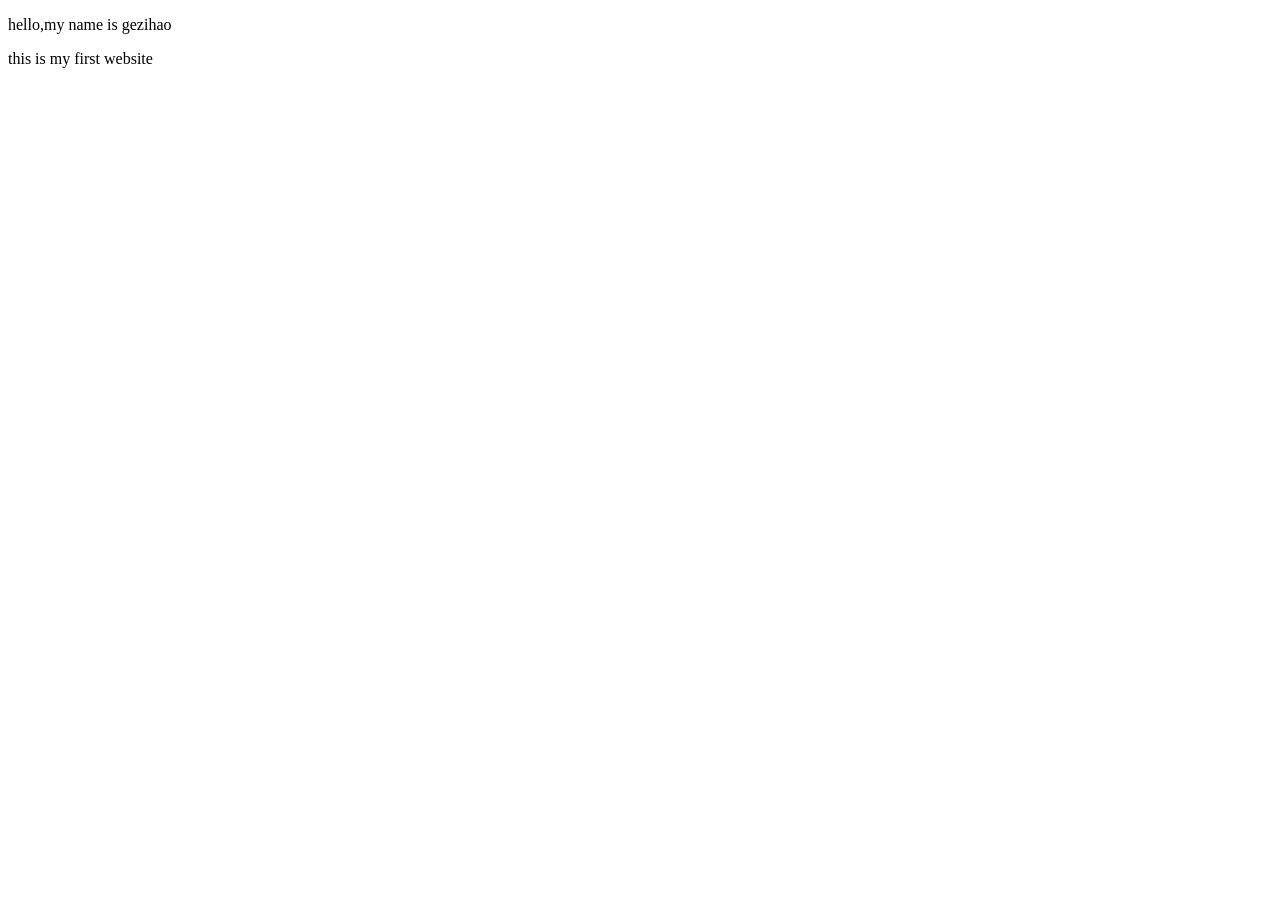
==== index.html @ 6f4d16b1 "Rename test.html to index.html" ====
<!DOCTYPE html>
<html lang="en">
  <head>
    <meta charset="UTF-8" />
    <meta name="viewport" content="width=device-width, initial-scale=1.0" />
    <title>Document</title>
  </head>
  <body>
    <p>hello,my name is gezihao</p>
    <p>this is my first website</p>
  </body>
</html>
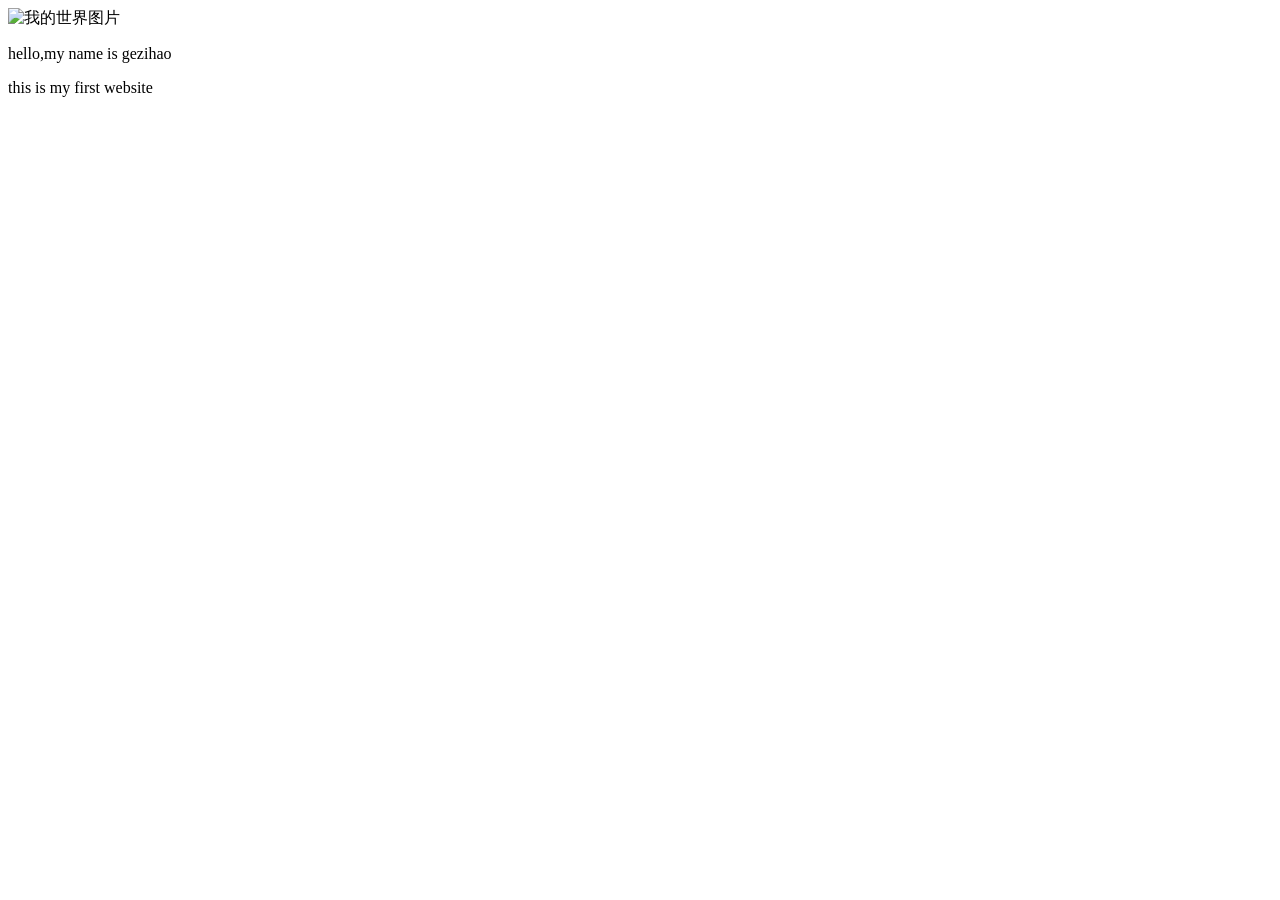
==== commit 86adc186: "Update index.html" ====
--- a/index.html
+++ b/index.html
@@ -6,6 +6,7 @@
     <title>Document</title>
   </head>
   <body>
+    <img src="2025-07-24_00.21.41.png" alt="我的世界图片" width="200" />
     <p>hello,my name is gezihao</p>
     <p>this is my first website</p>
   </body>
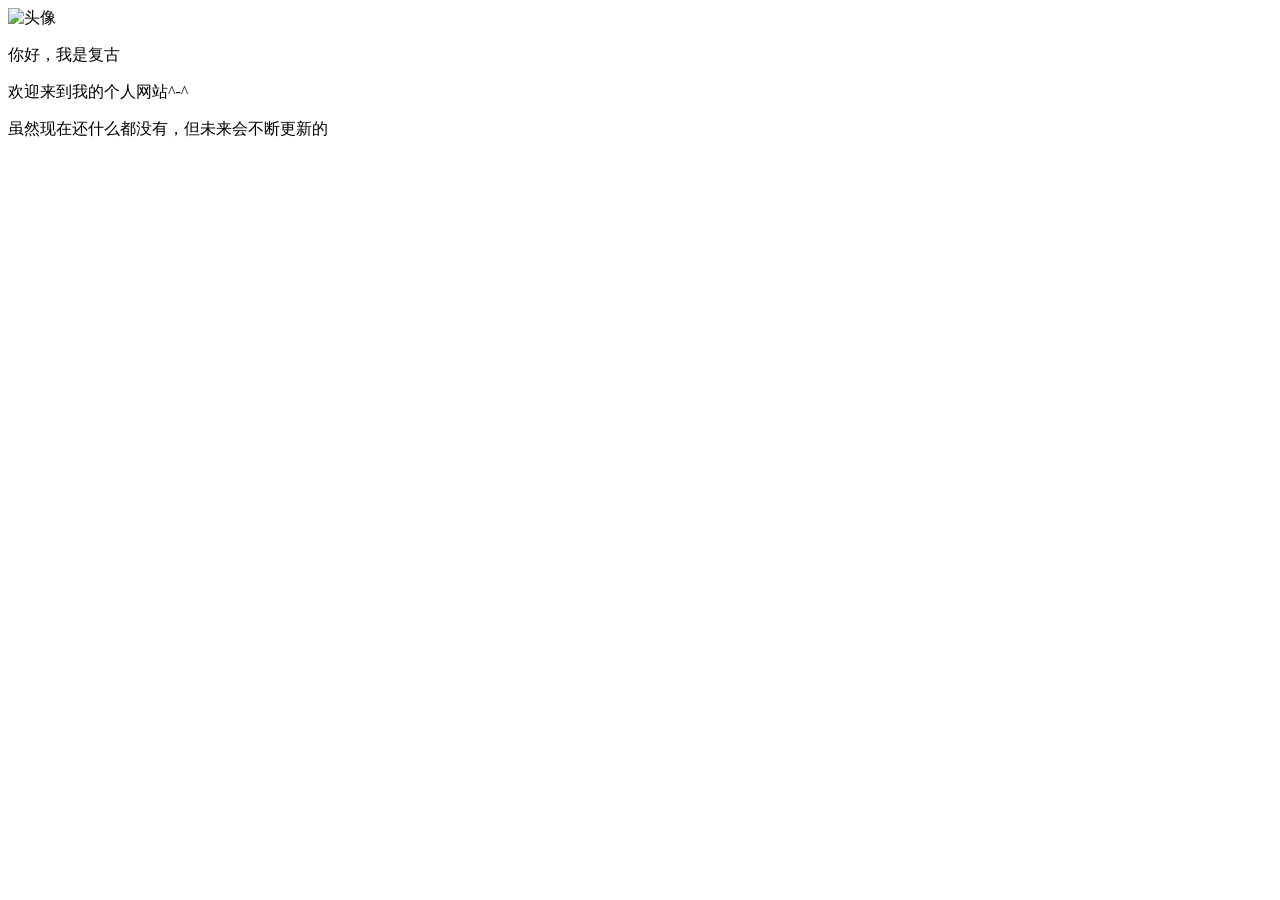
==== commit dd78fe86: "Update index.html" ====
--- a/index.html
+++ b/index.html
@@ -1,13 +1,14 @@
 <!DOCTYPE html>
-<html lang="en">
+<html lang="zh-CN">
   <head>
     <meta charset="UTF-8" />
     <meta name="viewport" content="width=device-width, initial-scale=1.0" />
-    <title>Document</title>
+    <title>很复古的风格</title>
   </head>
   <body>
-    <img src="2025-07-24_00.21.41.png" alt="我的世界图片" width="200" />
-    <p>hello,my name is gezihao</p>
-    <p>this is my first website</p>
+    <img src="Image_1749458392284.jpg" alt="头像" width="100" />
+    <p>你好，我是复古</p>
+    <p>欢迎来到我的个人网站^-^</p>
+    <p>虽然现在还什么都没有，但未来会不断更新的</p>
   </body>
 </html>
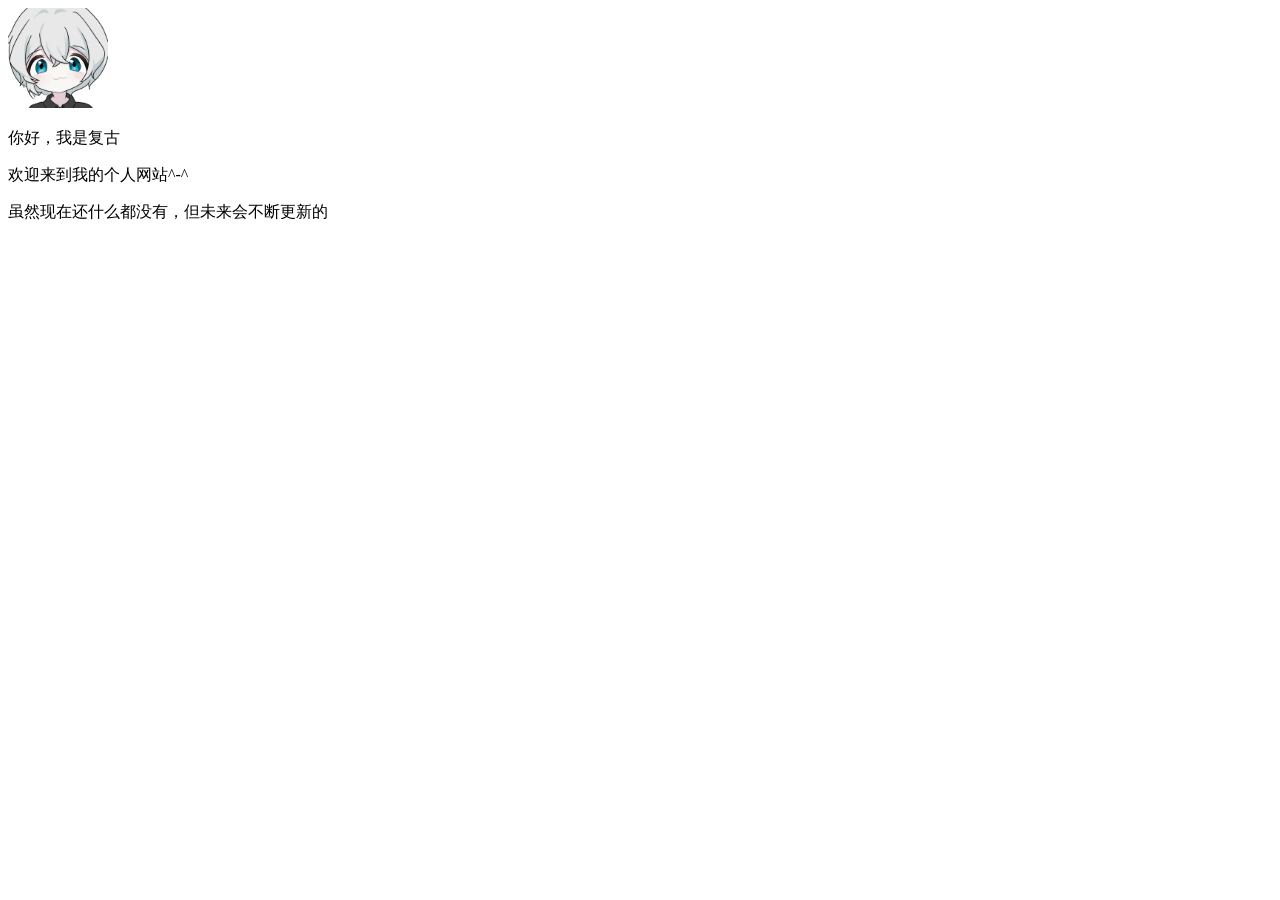
==== commit 0b2f5590: "Update index.html" ====
--- a/index.html
+++ b/index.html
@@ -3,7 +3,7 @@
   <head>
     <meta charset="UTF-8" />
     <meta name="viewport" content="width=device-width, initial-scale=1.0" />
-    <title>很复古的风格</title>
+    <title>复古</title>
   </head>
   <body>
     <img src="Image_1749458392284.jpg" alt="头像" width="100" />
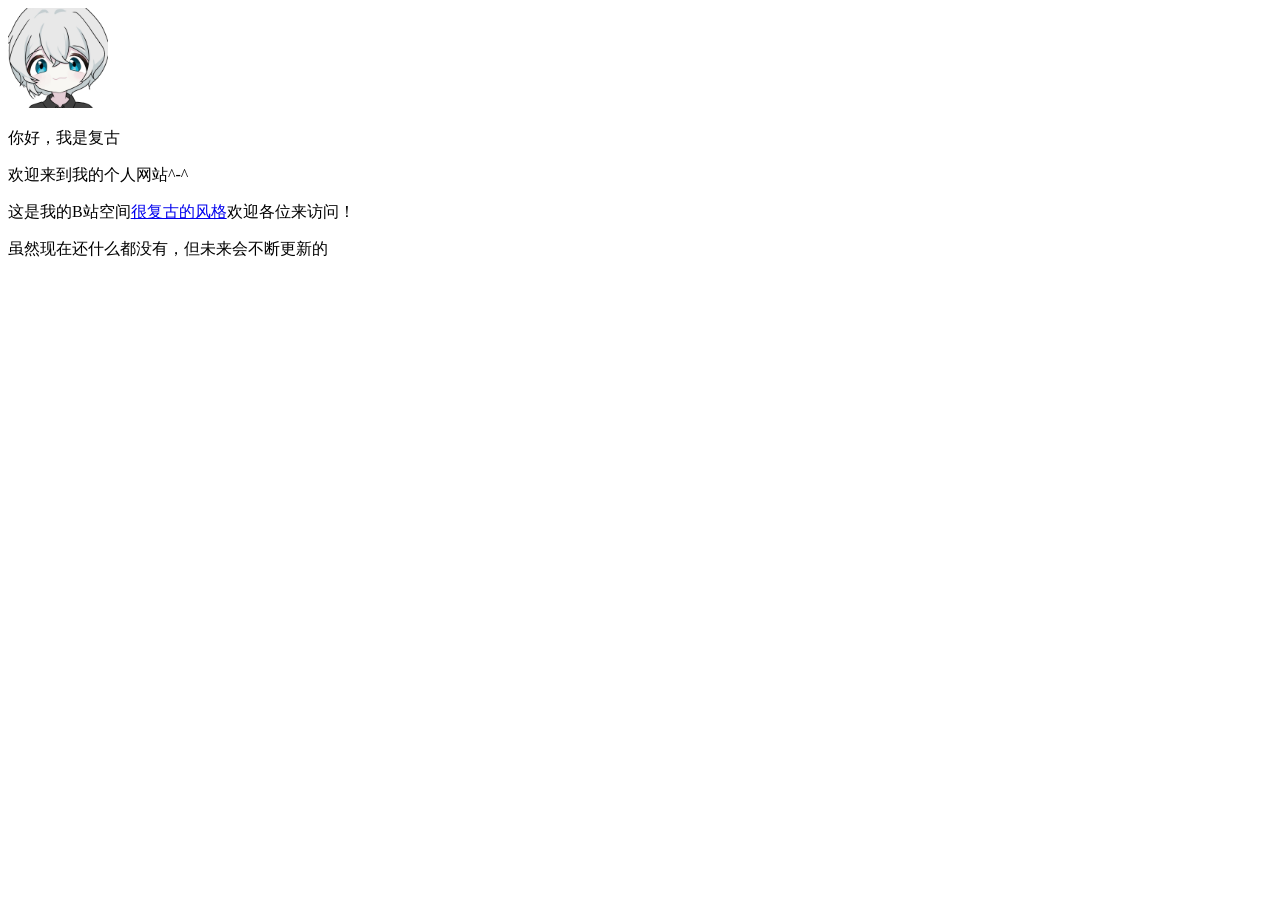
==== commit 87bd34d8: "Update index.html" ====
--- a/index.html
+++ b/index.html
@@ -1,14 +1,15 @@
-<!DOCTYPE html>
-<html lang="zh-CN">
-  <head>
-    <meta charset="UTF-8" />
-    <meta name="viewport" content="width=device-width, initial-scale=1.0" />
-    <title>复古</title>
-  </head>
-  <body>
-    <img src="Image_1749458392284.jpg" alt="头像" width="100" />
-    <p>你好，我是复古</p>
-    <p>欢迎来到我的个人网站^-^</p>
-    <p>虽然现在还什么都没有，但未来会不断更新的</p>
-  </body>
-</html>
+<!DOCTYPE html>
+<html lang="zh-CN">
+  <head>
+    <meta charset="UTF-8" />
+    <meta name="viewport" content="width=device-width, initial-scale=1.0" />
+    <title>很复古的风格</title>
+  </head>
+  <body>
+    <img src="Image_1749458392284.jpg" alt="头像" width="100" />
+    <p>你好，我是复古</p>
+    <p>欢迎来到我的个人网站^-^</p>
+    <p>这是我的B站空间<a href="https://space.bilibili.com/378931496?spm_id_from=333.1007.0.0">很复古的风格</a>欢迎各位来访问！</p>
+    <p>虽然现在还什么都没有，但未来会不断更新的</p>
+  </body>
+</html>
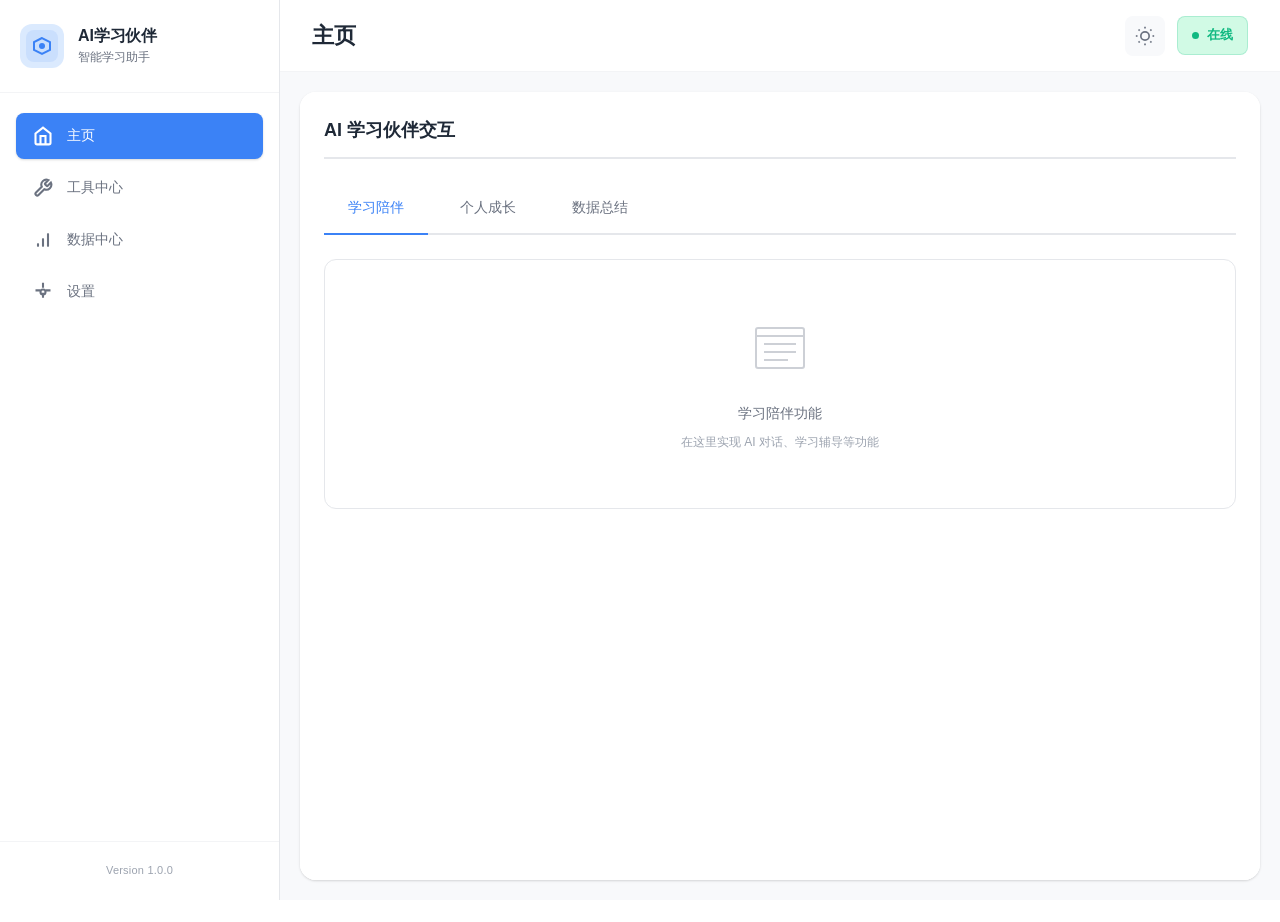
==== commit 7ff25e01: "Add files via upload" ====
--- a/index.html
+++ b/index.html
@@ -1,15 +1,107 @@
 <!DOCTYPE html>
 <html lang="zh-CN">
-  <head>
-    <meta charset="UTF-8" />
-    <meta name="viewport" content="width=device-width, initial-scale=1.0" />
-    <title>很复古的风格</title>
-  </head>
-  <body>
-    <img src="Image_1749458392284.jpg" alt="头像" width="100" />
-    <p>你好，我是复古</p>
-    <p>欢迎来到我的个人网站^-^</p>
-    <p>这是我的B站空间<a href="https://space.bilibili.com/378931496?spm_id_from=333.1007.0.0">很复古的风格</a>欢迎各位来访问！</p>
-    <p>虽然现在还什么都没有，但未来会不断更新的</p>
-  </body>
+<head>
+  <meta charset="UTF-8">
+  <meta name="viewport" content="width=device-width, initial-scale=1.0">
+  <meta name="color-scheme" content="light dark">
+  <title>AI学习伙伴</title>
+  <link rel="stylesheet" href="./assets/css/base.css">
+  <link rel="stylesheet" href="./assets/css/app.css">
+</head>
+<body>
+  <div class="app-shell">
+    <!-- 侧边栏导航 -->
+    <aside class="sidebar">
+      <div class="brand">
+        <div class="brand-logo">
+          <svg width="32" height="32" viewBox="0 0 32 32" fill="none">
+            <rect width="32" height="32" rx="8" fill="currentColor" opacity="0.1"/>
+            <path d="M16 8L8 12V20L16 24L24 20V12L16 8Z" stroke="currentColor" stroke-width="2" fill="none"/>
+            <circle cx="16" cy="16" r="3" fill="currentColor"/>
+          </svg>
+        </div>
+        <div class="brand-info">
+          <div class="brand-title">AI学习伙伴</div>
+          <div class="brand-subtitle">智能学习助手</div>
+        </div>
+      </div>
+
+      <nav class="nav">
+        <button class="nav-item active" data-page="home">
+          <svg class="nav-icon" viewBox="0 0 24 24" fill="none" stroke="currentColor" stroke-width="2">
+            <path d="M3 9l9-7 9 7v11a2 2 0 0 1-2 2H5a2 2 0 0 1-2-2z"/>
+            <polyline points="9 22 9 12 15 12 15 22"/>
+          </svg>
+          <span>主页</span>
+        </button>
+        <button class="nav-item" data-page="tools">
+          <svg class="nav-icon" viewBox="0 0 24 24" fill="none" stroke="currentColor" stroke-width="2">
+            <path d="M14.7 6.3a1 1 0 0 0 0 1.4l1.6 1.6a1 1 0 0 0 1.4 0l3.77-3.77a6 6 0 0 1-7.94 7.94l-6.91 6.91a2.12 2.12 0 0 1-3-3l6.91-6.91a6 6 0 0 1 7.94-7.94l-3.76 3.76z"/>
+          </svg>
+          <span>工具中心</span>
+        </button>
+        <button class="nav-item" data-page="data">
+          <svg class="nav-icon" viewBox="0 0 24 24" fill="none" stroke="currentColor" stroke-width="2">
+            <line x1="12" y1="20" x2="12" y2="10"/>
+            <line x1="18" y1="20" x2="18" y2="4"/>
+            <line x1="6" y1="20" x2="6" y2="16"/>
+          </svg>
+          <span>数据中心</span>
+        </button>
+        <button class="nav-item" data-page="settings">
+          <svg class="nav-icon" viewBox="0 0 24 24" fill="none" stroke="currentColor" stroke-width="2">
+            <circle cx="12" cy="12" r="3"/>
+            <path d="M12 1v6m0 6v6m9-9h-6m-6 0H3"/>
+          </svg>
+          <span>设置</span>
+        </button>
+      </nav>
+
+      <div class="sidebar-footer">
+        <div class="version">Version 1.0.0</div>
+      </div>
+    </aside>
+
+    <!-- 主内容区 -->
+    <div class="main">
+      <header class="topbar">
+        <div class="topbar-left">
+          <h1 class="page-title" id="page-title">主页</h1>
+        </div>
+        <div class="topbar-right">
+          <button class="btn-icon" id="theme-toggle" title="切换主题">
+            <svg class="theme-icon" viewBox="0 0 24 24" fill="none" stroke="currentColor" stroke-width="2">
+              <circle cx="12" cy="12" r="5"/>
+              <line x1="12" y1="1" x2="12" y2="3"/>
+              <line x1="12" y1="21" x2="12" y2="23"/>
+              <line x1="4.22" y1="4.22" x2="5.64" y2="5.64"/>
+              <line x1="18.36" y1="18.36" x2="19.78" y2="19.78"/>
+              <line x1="1" y1="12" x2="3" y2="12"/>
+              <line x1="21" y1="12" x2="23" y2="12"/>
+              <line x1="4.22" y1="19.78" x2="5.64" y2="18.36"/>
+              <line x1="18.36" y1="5.64" x2="19.78" y2="4.22"/>
+            </svg>
+          </button>
+          <div class="status-badge" id="status">
+            <span class="status-dot"></span>
+            <span>在线</span>
+          </div>
+        </div>
+      </header>
+
+      <main class="content">
+        <div class="iframe-container">
+          <iframe id="content-frame" src="./pages/home.html"></iframe>
+          <div class="loading" id="loading">
+            <div class="spinner"></div>
+            <div class="loading-text">加载中...</div>
+          </div>
+        </div>
+      </main>
+    </div>
+  </div>
+
+  <script type="module" src="./assets/js/main.js"></script>
+</body>
 </html>
+""
--- a/assets/css/base.css
+++ b/assets/css/base.css
@@ -0,0 +1,132 @@
+/* ==================== 全局变量 ==================== */
+:root {
+  /* 颜色系统 - 浅色模式 */
+  --bg-primary: #ffffff;
+  --bg-secondary: #f8f9fb;
+  --bg-tertiary: #eef1f6;
+  --bg-hover: #f0f2f5;
+  --text-primary: #1f2937;
+  --text-secondary: #6b7280;
+  --text-tertiary: #9ca3af;
+  --border-color: #e5e7eb;
+  --border-light: #f3f4f6;
+  --shadow-sm: 0 1px 2px 0 rgba(0, 0, 0, 0.05);
+  --shadow: 0 1px 3px 0 rgba(0, 0, 0, 0.1), 0 1px 2px 0 rgba(0, 0, 0, 0.06);
+  --shadow-lg: 0 10px 15px -3px rgba(0, 0, 0, 0.1), 0 4px 6px -2px rgba(0, 0, 0, 0.05);
+  
+  /* 主题色 */
+  --primary: #3b82f6;
+  --primary-hover: #2563eb;
+  --primary-light: #dbeafe;
+  --success: #10b981;
+  --success-light: #d1fae5;
+  --warning: #f59e0b;
+  --warning-light: #fef3c7;
+  --danger: #ef4444;
+  --danger-light: #fee2e2;
+  
+  /* 间距 */
+  --spacing-xs: 4px;
+  --spacing-sm: 8px;
+  --spacing-md: 16px;
+  --spacing-lg: 24px;
+  --spacing-xl: 32px;
+  --spacing-2xl: 48px;
+  
+  /* 圆角 */
+  --radius-sm: 6px;
+  --radius-md: 8px;
+  --radius-lg: 12px;
+  --radius-xl: 16px;
+  --radius-full: 9999px;
+  
+  /* 过渡 */
+  --transition-fast: all 0.15s ease;
+  --transition: all 0.2s ease;
+  --transition-slow: all 0.3s ease;
+}
+
+/* 深色模式 */
+[data-theme="dark"] {
+  --bg-primary: #111827;
+  --bg-secondary: #1f2937;
+  --bg-tertiary: #374151;
+  --bg-hover: #2d3748;
+  --text-primary: #f9fafb;
+  --text-secondary: #d1d5db;
+  --text-tertiary: #9ca3af;
+  --border-color: #374151;
+  --border-light: #2d3748;
+  --shadow-sm: 0 1px 2px 0 rgba(0, 0, 0, 0.3);
+  --shadow: 0 1px 3px 0 rgba(0, 0, 0, 0.4), 0 1px 2px 0 rgba(0, 0, 0, 0.3);
+  --shadow-lg: 0 10px 15px -3px rgba(0, 0, 0, 0.5), 0 4px 6px -2px rgba(0, 0, 0, 0.4);
+}
+
+/* ==================== 重置样式 ==================== */
+* {
+  margin: 0;
+  padding: 0;
+  box-sizing: border-box;
+}
+
+html, body {
+  width: 100%;
+  height: 100%;
+  overflow: hidden;
+}
+
+body {
+  font-family: -apple-system, BlinkMacSystemFont, "Segoe UI", Roboto, "Helvetica Neue", Arial, "Noto Sans", sans-serif, "Apple Color Emoji", "Segoe UI Emoji", "Segoe UI Symbol", "Noto Color Emoji";
+  font-size: 14px;
+  line-height: 1.6;
+  color: var(--text-primary);
+  background: var(--bg-primary);
+  transition: var(--transition);
+  -webkit-font-smoothing: antialiased;
+  -moz-osx-font-smoothing: grayscale;
+}
+
+button {
+  font-family: inherit;
+  cursor: pointer;
+  border: none;
+  background: none;
+  outline: none;
+}
+
+a {
+  color: inherit;
+  text-decoration: none;
+}
+
+/* ==================== 通用工具类 ==================== */
+.sr-only {
+  position: absolute;
+  width: 1px;
+  height: 1px;
+  padding: 0;
+  margin: -1px;
+  overflow: hidden;
+  clip: rect(0, 0, 0, 0);
+  white-space: nowrap;
+  border: 0;
+}
+
+/* 滚动条样式 */
+::-webkit-scrollbar {
+  width: 8px;
+  height: 8px;
+}
+
+::-webkit-scrollbar-track {
+  background: var(--bg-secondary);
+}
+
+::-webkit-scrollbar-thumb {
+  background: var(--border-color);
+  border-radius: var(--radius-full);
+}
+
+::-webkit-scrollbar-thumb:hover {
+  background: var(--text-tertiary);
+}
--- a/assets/css/app.css
+++ b/assets/css/app.css
@@ -0,0 +1,425 @@
+/* ==================== 应用布局 ==================== */
+.app-shell {
+  display: flex;
+  width: 100%;
+  height: 100vh;
+  overflow: hidden;
+}
+
+/* ==================== 侧边栏 ==================== */
+.sidebar {
+  width: 280px;
+  background: var(--bg-primary);
+  border-right: 1px solid var(--border-color);
+  display: flex;
+  flex-direction: column;
+  transition: var(--transition);
+}
+
+.brand {
+  padding: 24px 20px;
+  display: flex;
+  align-items: center;
+  gap: 14px;
+  border-bottom: 1px solid var(--border-light);
+  background: var(--bg-primary);
+}
+
+.brand-logo {
+  width: 44px;
+  height: 44px;
+  display: flex;
+  align-items: center;
+  justify-content: center;
+  color: var(--primary);
+  flex-shrink: 0;
+  background: var(--primary-light);
+  border-radius: var(--radius-lg);
+}
+
+.brand-info {
+  flex: 1;
+  min-width: 0;
+}
+
+.brand-title {
+  font-size: 16px;
+  font-weight: 600;
+  color: var(--text-primary);
+  line-height: 1.3;
+  letter-spacing: -0.01em;
+}
+
+.brand-subtitle {
+  font-size: 12px;
+  color: var(--text-secondary);
+  line-height: 1.4;
+  margin-top: 2px;
+}
+
+/* 导航 */
+.nav {
+  flex: 1;
+  padding: 20px 16px;
+  display: flex;
+  flex-direction: column;
+  gap: 6px;
+  overflow-y: auto;
+}
+
+.nav-item {
+  display: flex;
+  align-items: center;
+  gap: 14px;
+  padding: 12px 16px;
+  border-radius: var(--radius-md);
+  color: var(--text-secondary);
+  transition: var(--transition-fast);
+  font-size: 14px;
+  font-weight: 500;
+  width: 100%;
+  text-align: left;
+  position: relative;
+  border: 1px solid transparent;
+}
+
+.nav-item:hover {
+  background: var(--bg-hover);
+  color: var(--text-primary);
+  border-color: var(--border-light);
+}
+
+.nav-item.active {
+  background: var(--primary);
+  color: white;
+  box-shadow: var(--shadow);
+}
+
+.nav-item.active:hover {
+  background: var(--primary-hover);
+  border-color: transparent;
+}
+
+.nav-icon {
+  width: 20px;
+  height: 20px;
+  flex-shrink: 0;
+  stroke-width: 2.5;
+}
+
+.sidebar-footer {
+  padding: 20px;
+  border-top: 1px solid var(--border-light);
+  text-align: center;
+  color: var(--text-tertiary);
+  font-size: 11px;
+  background: var(--bg-primary);
+  font-weight: 500;
+  letter-spacing: 0.02em;
+}
+
+/* ==================== 主内容区 ==================== */
+.main {
+  flex: 1;
+  display: flex;
+  flex-direction: column;
+  overflow: hidden;
+}
+
+/* 顶栏 */
+.topbar {
+  height: 72px;
+  background: var(--bg-primary);
+  border-bottom: 1px solid var(--border-light);
+  display: flex;
+  align-items: center;
+  justify-content: space-between;
+  padding: 0 32px;
+  box-shadow: var(--shadow-sm);
+}
+
+.page-title {
+  font-size: 22px;
+  font-weight: 600;
+  color: var(--text-primary);
+  letter-spacing: -0.02em;
+}
+
+.topbar-right {
+  display: flex;
+  align-items: center;
+  gap: 12px;
+}
+
+.btn-icon {
+  width: 40px;
+  height: 40px;
+  border-radius: var(--radius-md);
+  display: flex;
+  align-items: center;
+  justify-content: center;
+  background: var(--bg-secondary);
+  transition: var(--transition-fast);
+  color: var(--text-secondary);
+  border: 1px solid transparent;
+}
+
+.btn-icon:hover {
+  background: var(--bg-hover);
+  color: var(--text-primary);
+  border-color: var(--border-color);
+  box-shadow: var(--shadow-sm);
+}
+
+.theme-icon {
+  width: 20px;
+  height: 20px;
+}
+
+.status-badge {
+  display: flex;
+  align-items: center;
+  gap: 8px;
+  padding: 8px 14px;
+  border-radius: var(--radius-md);
+  background: var(--success-light);
+  color: var(--success);
+  font-size: 13px;
+  font-weight: 600;
+  border: 1px solid rgba(16, 185, 129, 0.2);
+}
+
+.status-dot {
+  width: 7px;
+  height: 7px;
+  border-radius: 50%;
+  background: var(--success);
+  box-shadow: 0 0 0 2px var(--success-light);
+  animation: pulse 2s ease-in-out infinite;
+}
+
+@keyframes pulse {
+  0%, 100% { 
+    opacity: 1;
+    transform: scale(1);
+  }
+  50% { 
+    opacity: 0.7;
+    transform: scale(0.95);
+  }
+}
+
+/* 内容区 */
+.content {
+  flex: 1;
+  overflow: hidden;
+  background: var(--bg-secondary);
+  padding: 20px;
+}
+
+.iframe-container {
+  width: 100%;
+  height: 100%;
+  position: relative;
+  border-radius: var(--radius-xl);
+  overflow: hidden;
+  box-shadow: var(--shadow);
+  background: var(--bg-primary);
+}
+
+#content-frame {
+  width: 100%;
+  height: 100%;
+  border: none;
+  background: var(--bg-primary);
+}
+
+/* 加载动画 */
+.loading {
+  position: absolute;
+  top: 0;
+  left: 0;
+  right: 0;
+  bottom: 0;
+  display: flex;
+  flex-direction: column;
+  align-items: center;
+  justify-content: center;
+  background: var(--bg-primary);
+  z-index: 10;
+  gap: var(--spacing-md);
+}
+
+.loading[hidden] {
+  display: none !important;
+}
+
+.spinner {
+  width: 40px;
+  height: 40px;
+  border: 4px solid var(--border-color);
+  border-top-color: var(--primary);
+  border-radius: 50%;
+  animation: spin 0.8s linear infinite;
+}
+
+@keyframes spin {
+  to { transform: rotate(360deg); }
+}
+
+.loading-text {
+  color: var(--text-secondary);
+  font-size: 14px;
+}
+
+/* ==================== 通用组件 ==================== */
+/* 按钮 */
+.btn {
+  padding: 11px 20px;
+  border-radius: var(--radius-md);
+  font-size: 14px;
+  font-weight: 500;
+  transition: var(--transition-fast);
+  display: inline-flex;
+  align-items: center;
+  gap: var(--spacing-sm);
+  border: 1px solid transparent;
+  cursor: pointer;
+}
+
+.btn-primary {
+  background: var(--primary);
+  color: white;
+  box-shadow: var(--shadow-sm);
+}
+
+.btn-primary:hover {
+  background: var(--primary-hover);
+  box-shadow: var(--shadow);
+  transform: translateY(-1px);
+}
+
+.btn-primary:active {
+  transform: translateY(0);
+}
+
+.btn-secondary {
+  background: var(--bg-secondary);
+  color: var(--text-primary);
+  border-color: var(--border-color);
+}
+
+.btn-secondary:hover {
+  background: var(--bg-hover);
+  border-color: var(--text-tertiary);
+}
+
+/* 卡片 */
+.card {
+  background: var(--bg-primary);
+  border: 1px solid var(--border-color);
+  border-radius: var(--radius-lg);
+  padding: var(--spacing-lg);
+  box-shadow: var(--shadow);
+  transition: var(--transition-fast);
+}
+
+.card:hover {
+  box-shadow: var(--shadow-lg);
+}
+
+.card-title {
+  font-size: 16px;
+  font-weight: 600;
+  margin-bottom: var(--spacing-md);
+  color: var(--text-primary);
+  letter-spacing: -0.01em;
+}
+
+/* 输入框 */
+.input {
+  width: 100%;
+  padding: 11px 14px;
+  border: 1px solid var(--border-color);
+  border-radius: var(--radius-md);
+  background: var(--bg-primary);
+  color: var(--text-primary);
+  font-size: 14px;
+  transition: var(--transition-fast);
+}
+
+.input:hover {
+  border-color: var(--text-tertiary);
+}
+
+.input:focus {
+  outline: none;
+  border-color: var(--primary);
+  box-shadow: 0 0 0 3px var(--primary-light);
+}
+
+/* 网格布局 */
+.grid {
+  display: grid;
+  gap: var(--spacing-lg);
+}
+
+.grid-2 {
+  grid-template-columns: repeat(2, 1fr);
+}
+
+.grid-3 {
+  grid-template-columns: repeat(3, 1fr);
+}
+
+.grid-4 {
+  grid-template-columns: repeat(4, 1fr);
+}
+
+/* 响应式 */
+@media (max-width: 1024px) {
+  .sidebar {
+    width: 240px;
+  }
+  
+  .topbar {
+    padding: 0 20px;
+  }
+  
+  .content {
+    padding: 16px;
+  }
+}
+
+@media (max-width: 768px) {
+  .sidebar {
+    width: 200px;
+  }
+  
+  .brand {
+    padding: 16px;
+  }
+  
+  .nav {
+    padding: 12px 8px;
+  }
+  
+  .topbar {
+    height: 60px;
+    padding: 0 16px;
+  }
+  
+  .page-title {
+    font-size: 18px;
+  }
+  
+  .content {
+    padding: 12px;
+  }
+  
+  .grid-2,
+  .grid-3,
+  .grid-4 {
+    grid-template-columns: 1fr;
+  }
+}
